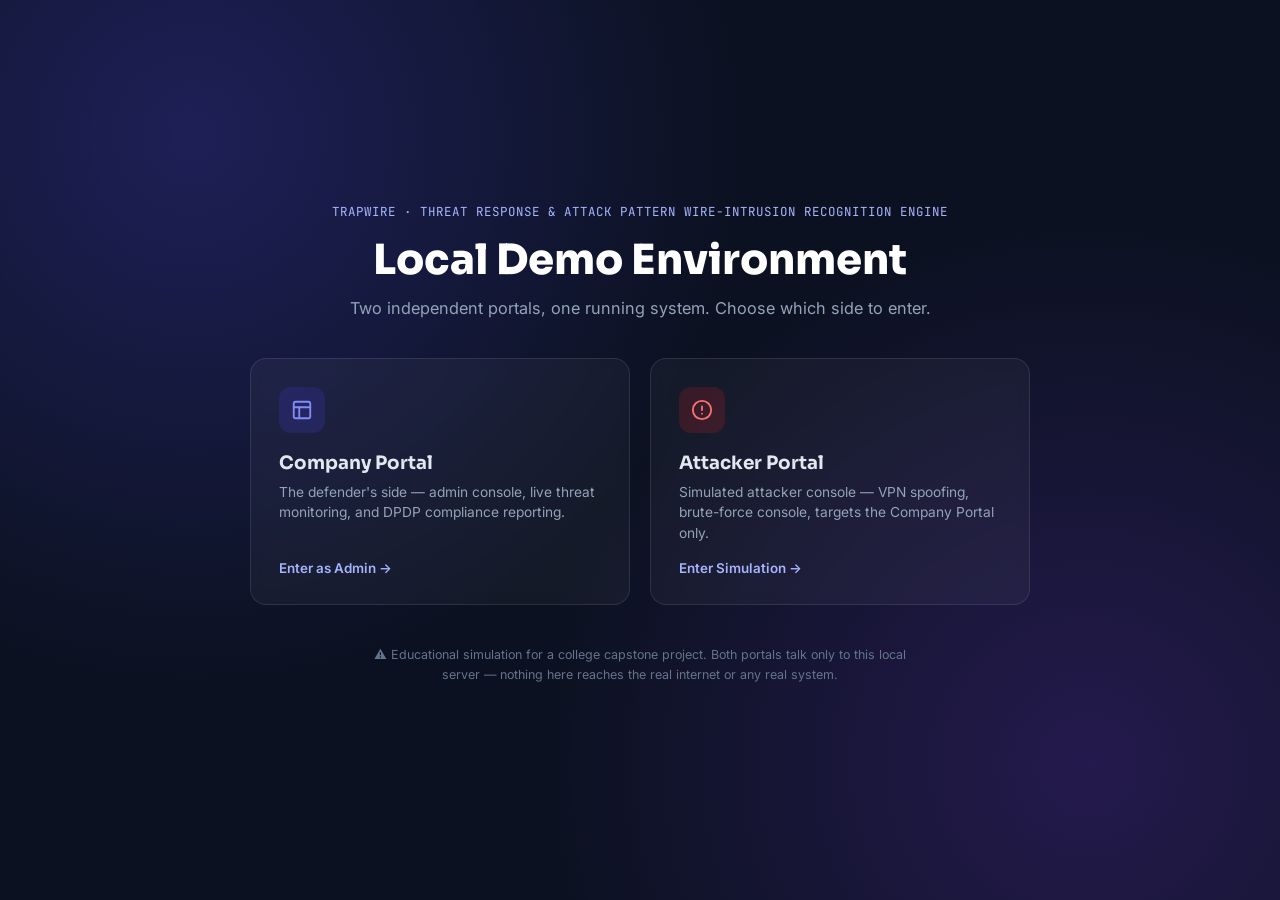
==== templates/index.html @ 7fcfff05 "Initial commit" ====
<!DOCTYPE html>
<html lang="en">
<head>
<meta charset="UTF-8">
<title>TRAPWIRE — Demo Environment</title>
<link rel="stylesheet" href="/static/css/style.css">
</head>
<body class="landing">
  <div class="landing-inner">
    <div class="landing-kicker">TRAPWIRE · Threat Response &amp; Attack Pattern Wire-Intrusion Recognition Engine</div>
    <h1>Local Demo Environment</h1>
    <p class="landing-sub">Two independent portals, one running system. Choose which side to enter.</p>

    <div class="portal-cards">
      <a class="portal-card" href="/company/login">
        <div class="portal-card-icon icon-blue">
          <svg viewBox="0 0 24 24" fill="none" stroke="currentColor" stroke-width="2" stroke-linecap="round" stroke-linejoin="round"><rect x="3" y="3" width="18" height="18" rx="2"/><path d="M3 9h18"/><path d="M9 21V9"/></svg>
        </div>
        <div class="portal-card-title">Company Portal</div>
        <div class="portal-card-desc">The defender's side — admin console, live threat monitoring, and DPDP compliance reporting.</div>
        <span class="portal-card-cta">Enter as Admin →</span>
      </a>

      <a class="portal-card" href="/attacker">
        <div class="portal-card-icon icon-red">
          <svg viewBox="0 0 24 24" fill="none" stroke="currentColor" stroke-width="2" stroke-linecap="round" stroke-linejoin="round"><circle cx="12" cy="12" r="10"/><path d="M12 8v4"/><path d="M12 16h.01"/></svg>
        </div>
        <div class="portal-card-title">Attacker Portal</div>
        <div class="portal-card-desc">Simulated attacker console — VPN spoofing, brute-force console, targets the Company Portal only.</div>
        <span class="portal-card-cta">Enter Simulation →</span>
      </a>
    </div>

    <p class="landing-disclaimer">⚠ Educational simulation for a college capstone project. Both portals talk only to this
      local server — nothing here reaches the real internet or any real system.</p>
  </div>
</body>
</html>
---- static/css/style.css ----
@import url('https://fonts.googleapis.com/css2?family=Sora:wght@600;700;800&family=Inter:wght@400;500;600&family=JetBrains+Mono:wght@500&family=IBM+Plex+Sans:wght@500;600;700&family=IBM+Plex+Mono:wght@500;600&display=swap');

:root {
  /* ---- Enterprise console palette (company portal only) ---- */
  --ent-blue: #0F6CBD;
  --ent-blue-dark: #0A4E8C;
  --ent-blue-tint: #E8F2FB;
  --ent-navy: #0A1B32;
  --ent-navy-2: #10233F;
  --ent-navy-3: #16304F;
  --ent-ink: #1A2432;
  --ent-muted: #5B6B7C;
  --ent-border: #DCE3EA;
  --ent-surface: #F3F6F9;
  --ent-success: #107C41;
  --ent-success-tint: #E6F4EA;
  --ent-warn: #9A6B00;
  --ent-warn-tint: #FBF0D8;
  --ent-danger: #C4314B;
  --ent-danger-tint: #FBE7EA;
  --ent-font-display: "IBM Plex Sans", "Inter", sans-serif;
  --ent-font-mono: "IBM Plex Mono", "JetBrains Mono", monospace;
}

* { box-sizing: border-box; }
body {
  margin: 0;
  font-family: "Inter", -apple-system, Segoe UI, Roboto, Arial, sans-serif;
  background: #F8FAFC;
  color: #1E293B;
}
.mono { font-family: "JetBrains Mono", monospace; font-size: 0.85em; }
.muted { color: #64748B; }
.small { font-size: 0.85rem; }
.hidden { display: none !important; }
svg { display: block; }

/* ---- buttons ---- */
.btn { display: inline-flex; align-items: center; gap: 8px; padding: 10px 18px; border-radius: 6px; border: none;
  font-weight: 600; text-decoration: none; cursor: pointer; font-size: 0.92rem;
  font-family: inherit; }
.btn svg { width: 16px; height: 16px; flex-shrink: 0; }
.btn-primary { background: var(--ent-blue); color: #fff; }
.btn-primary:hover { background: var(--ent-blue-dark); }
.btn-blue { background: #4F46E5; color: #fff; }
.btn-blue:hover { background: #4338CA; }
.btn-dark { background: var(--ent-navy); color: #fff; }
.btn-dark:hover { background: #061426; }
.btn-red { background: #DC2626; color: #fff; }
.btn-red:hover { background: #B91C1C; }
.btn-ghost { background: transparent; color: #334155; border: 1px solid #cbd5e1; }
.btn-outline { background: #fff; color: var(--ent-blue); border: 1px solid var(--ent-blue); }
.btn-outline:hover { background: var(--ent-blue-tint); }
.full { width: 100%; justify-content: center; }

/* ============ LANDING ============ */
.landing {
  min-height: 100vh; display: flex; align-items: center; justify-content: center;
  background:
    radial-gradient(circle at 15% 15%, rgba(79,70,229,0.28), transparent 42%),
    radial-gradient(circle at 85% 85%, rgba(124,58,237,0.22), transparent 42%),
    #0B1120;
  font-family: "Inter", sans-serif;
  padding: 40px 20px;
}
.landing-inner { max-width: 780px; text-align: center; }
.landing-kicker { font-family: "JetBrains Mono", monospace; font-size: 0.78rem; color: #A5B4FC;
  letter-spacing: 0.08em; text-transform: uppercase; margin-bottom: 14px; }
.landing-inner h1 { font-family: "Sora", sans-serif; font-weight: 800; font-size: 2.6rem; color: #fff; margin: 0; }
.landing-sub { color: #94A3B8; font-size: 1.02rem; margin: 12px 0 40px; }

.portal-cards { display: grid; grid-template-columns: 1fr 1fr; gap: 20px; text-align: left; }
.portal-card {
  background: rgba(255,255,255,0.04); border: 1px solid rgba(255,255,255,0.1);
  border-radius: 16px; padding: 28px; text-decoration: none; color: #E2E8F0;
  transition: transform 0.15s ease, border-color 0.15s ease, background 0.15s ease;
  backdrop-filter: blur(6px);
}
.portal-card:hover { transform: translateY(-3px); border-color: rgba(255,255,255,0.25); background: rgba(255,255,255,0.07); }
.portal-card-icon { width: 46px; height: 46px; border-radius: 12px; display: flex; align-items: center; justify-content: center; margin-bottom: 18px; }
.portal-card-icon svg { width: 22px; height: 22px; }
.icon-blue { background: rgba(79,70,229,0.18); color: #818CF8; }
.icon-red { background: rgba(220,38,38,0.18); color: #F87171; }
.portal-card-title { font-family: "Sora", sans-serif; font-weight: 700; font-size: 1.15rem; margin-bottom: 8px; }
.portal-card-desc { font-size: 0.86rem; color: #94A3B8; line-height: 1.5; min-height: 62px; }
.portal-card-cta { display: block; margin-top: 16px; font-size: 0.84rem; font-weight: 600; color: #A5B4FC; }

.landing-disclaimer { font-size: 0.78rem; color: #64748B; margin-top: 40px; line-height: 1.6; max-width: 560px; margin-left: auto; margin-right: auto; }

/* ============ COMPANY LOGIN (enterprise identity) ============ */
.login-split { display: flex; min-height: 100vh; font-family: "Inter", sans-serif; }

.login-brand-panel {
  flex: 1; background: linear-gradient(165deg, var(--ent-navy) 0%, var(--ent-navy-3) 100%);
  color: #fff; padding: 56px; display: flex; flex-direction: column; justify-content: center;
  position: relative; overflow: hidden;
}
.login-brand-panel::before {
  content: ""; position: absolute; width: 520px; height: 520px; border-radius: 50%;
  background: radial-gradient(circle, rgba(15,108,189,0.30), transparent 70%);
  top: -140px; right: -180px;
}
.login-brand-panel::after {
  content: ""; position: absolute; inset: 0;
  background-image: linear-gradient(rgba(255,255,255,0.035) 1px, transparent 1px),
                     linear-gradient(90deg, rgba(255,255,255,0.035) 1px, transparent 1px);
  background-size: 34px 34px; pointer-events: none;
}
.login-brand-mark { display: flex; align-items: center; gap: 12px; margin-bottom: 46px; font-family: var(--ent-font-display); font-weight: 700; font-size: 1.05rem; z-index: 1; letter-spacing: 0.01em; }
.login-brand-panel h1 { font-family: var(--ent-font-display); font-size: 2rem; font-weight: 700; max-width: 440px; line-height: 1.3; z-index: 1; margin: 0; }
.login-brand-sub { color: #9FB2C8; max-width: 410px; margin-top: 16px; line-height: 1.6; z-index: 1; }
.login-feature-list { list-style: none; padding: 0; margin-top: 40px; display: flex; flex-direction: column; gap: 16px; z-index: 1; }
.login-feature-list li { display: flex; align-items: center; gap: 12px; font-size: 0.86rem; color: #CBD5E1; }
.login-feature-list svg { width: 18px; height: 18px; color: #4DA3E0; flex-shrink: 0; }

.login-compliance-strip { display: flex; gap: 18px; margin-top: 48px; z-index: 1; flex-wrap: wrap; }
.login-compliance-strip span { font-family: var(--ent-font-mono); font-size: 0.68rem; letter-spacing: 0.04em;
  color: #7C93AC; border: 1px solid rgba(255,255,255,0.14); padding: 5px 10px; border-radius: 4px; text-transform: uppercase; }

.login-form-panel { flex: 1; display: flex; align-items: center; justify-content: center; background: #fff; padding: 40px; }
.login-form-inner { width: 100%; max-width: 350px; }
.login-form-head h2 { font-family: var(--ent-font-display); font-size: 1.4rem; margin: 0 0 4px; color: var(--ent-ink); font-weight: 600; }
.login-form-inner label { display: block; margin: 16px 0 6px; font-size: 0.8rem; font-weight: 600; color: #334155; }
.login-form-inner input { width: 100%; padding: 11px 12px; border-radius: 6px; border: 1px solid #cbd5e1;
  font-family: inherit; font-size: 0.95rem; }
.login-form-inner input:focus { outline: 2px solid var(--ent-blue); outline-offset: 1px; border-color: transparent; }
.login-form-inner .btn { margin-top: 20px; }
.hint { font-size: 0.75rem; color: #94a3b8; margin-top: 16px; }
.hint code { background: #F1F5F9; padding: 1px 6px; border-radius: 4px; }
.msg { font-size: 0.85rem; margin-top: 10px; }
.msg.error { color: #DC2626; }

/* ============ APP SHELL (enterprise dashboard) ============ */
.app-shell { display: flex; min-height: 100vh; background: var(--ent-surface); }

.sidebar {
  width: 246px; flex-shrink: 0;
  background: var(--ent-navy); color: #E2E8F0;
  display: flex; flex-direction: column;
  position: sticky; top: 0; height: 100vh;
}
.side-brand { display: flex; align-items: center; gap: 11px; padding: 22px 20px; border-bottom: 1px solid rgba(255,255,255,0.06); }
.side-mark { width: 32px; height: 32px; border-radius: 7px; background: var(--ent-blue);
  display: flex; align-items: center; justify-content: center; font-family: var(--ent-font-display); font-weight: 700;
  color: #fff; flex-shrink: 0; font-size: 0.9rem; }
.side-brand div:last-child { font-family: var(--ent-font-display); font-weight: 600; font-size: 0.98rem; }
.side-brand span { display: block; font-size: 0.66rem; font-weight: 500; color: #7C93AC; margin-top: 1px; letter-spacing: 0.01em; }

.side-section-label { font-size: 0.66rem; font-weight: 600; text-transform: uppercase; letter-spacing: 0.07em;
  color: #5C7593; padding: 16px 22px 6px; }
.side-nav { flex: 1; padding: 4px 12px; display: flex; flex-direction: column; gap: 2px; }
.side-link {
  display: flex; align-items: center; gap: 11px;
  background: none; border: none; color: #B9C7D8;
  text-align: left; padding: 10px 12px; border-radius: 6px;
  font-size: 0.87rem; font-weight: 500; cursor: pointer; font-family: inherit;
  position: relative; border-left: 3px solid transparent;
}
.side-link:hover { background: rgba(255,255,255,0.05); color: #fff; }
.side-link.active { background: rgba(15,108,189,0.18); color: #fff; border-left-color: var(--ent-blue); font-weight: 600; }
.side-ico { width: 17px; height: 17px; flex-shrink: 0; }
.side-dot { width: 8px; height: 8px; border-radius: 50%; background: #DC2626; margin-left: auto;
  opacity: 0; transform: scale(0); transition: all 0.2s; }
.side-dot.show { opacity: 1; transform: scale(1); animation: pulse-dot 1.4s infinite; }
@keyframes pulse-dot { 0%,100% { box-shadow: 0 0 0 0 rgba(220,38,38,0.5); } 50% { box-shadow: 0 0 0 5px rgba(220,38,38,0); } }
@keyframes pulse-live { 0%,100% { box-shadow: 0 0 0 0 rgba(16,124,65,0.45); } 50% { box-shadow: 0 0 0 4px rgba(16,124,65,0); } }

.side-foot { padding: 14px 20px; border-top: 1px solid rgba(255,255,255,0.06); }
.side-user { display: flex; align-items: center; gap: 8px; font-size: 0.83rem; font-weight: 600; margin-bottom: 12px; }
.avatar { width: 26px; height: 26px; border-radius: 50%; background: var(--ent-blue); color: #fff;
  display: flex; align-items: center; justify-content: center; font-size: 0.72rem; font-weight: 700; flex-shrink: 0; }
.side-logout { display: flex; align-items: center; gap: 7px; font-size: 0.76rem; color: #7C93AC; text-decoration: none; }
.side-logout svg { width: 14px; height: 14px; }
.side-logout:hover { color: #fff; }

.app-main { flex: 1; min-width: 0; display: flex; flex-direction: column; }

/* ---- signature element: organization utility strip ---- */
.org-strip {
  display: flex; align-items: center; justify-content: space-between;
  background: var(--ent-navy-2); color: #B9C7D8; font-size: 0.74rem;
  padding: 7px 28px; font-family: var(--ent-font-mono); letter-spacing: 0.01em;
}
.org-strip-left, .org-strip-right { display: flex; align-items: center; gap: 14px; }
.org-strip-sep { color: #3E5470; }
.env-pill { font-weight: 600; letter-spacing: 0.05em; padding: 2px 8px; border-radius: 3px;
  background: rgba(15,108,189,0.25); color: #7EC1F4; font-size: 0.68rem; }
.status-live-pill { display: inline-flex; align-items: center; gap: 6px; color: #6FCF97; font-size: 0.72rem; }
.status-live-pill i { width: 7px; height: 7px; border-radius: 50%; background: #2FBF6E; display: inline-block;
  animation: pulse-live 1.8s infinite; }
.org-strip-right .region { color: #7C93AC; }

.app-topbar { padding: 14px 28px; border-bottom: 1px solid var(--ent-border); background: #fff;
  display: flex; align-items: center; gap: 20px; }
.crumb { font-size: 0.88rem; color: #64748B; white-space: nowrap; }
.crumb span { margin: 0 6px; }
.crumb b { color: #1E293B; }

.topbar-search { flex: 1; max-width: 380px; position: relative; }
.topbar-search svg { position: absolute; left: 11px; top: 50%; transform: translateY(-50%); width: 15px; height: 15px; color: #94A3B8; }
.topbar-search input { width: 100%; padding: 8px 12px 8px 34px; border-radius: 6px; border: 1px solid var(--ent-border);
  background: var(--ent-surface); font-family: inherit; font-size: 0.85rem; }
.topbar-search input:focus { outline: 2px solid var(--ent-blue); outline-offset: 0; background: #fff; border-color: transparent; }

.topbar-actions { display: flex; align-items: center; gap: 8px; margin-left: auto; position: relative; }
.icon-btn { position: relative; width: 36px; height: 36px; border-radius: 6px; border: 1px solid transparent;
  background: none; display: flex; align-items: center; justify-content: center; cursor: pointer; color: #475569; }
.icon-btn:hover { background: var(--ent-surface); border-color: var(--ent-border); }
.icon-btn svg { width: 18px; height: 18px; }
.notif-badge { position: absolute; top: 4px; right: 5px; min-width: 15px; height: 15px; padding: 0 3px; border-radius: 999px;
  background: #C4314B; color: #fff; font-size: 0.62rem; font-weight: 700; display: flex; align-items: center; justify-content: center;
  opacity: 0; transform: scale(0); transition: all 0.15s; font-family: var(--ent-font-mono); }
.notif-badge.show { opacity: 1; transform: scale(1); }

.profile-chip { display: flex; align-items: center; gap: 8px; padding: 5px 10px 5px 6px; border-radius: 999px;
  border: 1px solid var(--ent-border); background: #fff; cursor: pointer; font-family: inherit; }
.profile-chip:hover { background: var(--ent-surface); }
.profile-chip .avatar { width: 24px; height: 24px; font-size: 0.68rem; }
.profile-chip-name { font-size: 0.82rem; font-weight: 600; color: var(--ent-ink); }
.profile-chip svg { width: 13px; height: 13px; color: #94A3B8; }

.dropdown-menu { position: absolute; top: calc(100% + 8px); right: 0; background: #fff; border: 1px solid var(--ent-border);
  border-radius: 8px; box-shadow: 0 8px 24px rgba(15,27,50,0.12); min-width: 220px; z-index: 30; overflow: hidden; }
.dropdown-menu.hidden { display: none; }
.dropdown-head { padding: 12px 14px; border-bottom: 1px solid var(--ent-border); }
.dropdown-head .dd-name { font-size: 0.85rem; font-weight: 600; color: var(--ent-ink); }
.dropdown-head .dd-role { font-size: 0.72rem; color: #64748B; margin-top: 1px; }
.dropdown-item { display: flex; align-items: center; gap: 9px; padding: 10px 14px; font-size: 0.83rem; color: #334155;
  text-decoration: none; }
.dropdown-item svg { width: 15px; height: 15px; color: #64748B; }
.dropdown-item:hover { background: var(--ent-surface); }
.notif-panel { width: 320px; }
.notif-panel .dropdown-head { display: flex; justify-content: space-between; align-items: center; }
.notif-empty { padding: 22px 14px; text-align: center; color: #94A3B8; font-size: 0.82rem; }
.notif-list { max-height: 320px; overflow-y: auto; }

.tab-panel { padding: 24px 28px 32px; }

/* ---- KPI row ---- */
.stats-row { display: grid; grid-template-columns: repeat(4, 1fr); gap: 14px; margin-bottom: 20px; }
.stat-card { background: #fff; border-radius: 8px; padding: 18px 20px; display: flex; align-items: flex-start; gap: 14px;
  border: 1px solid var(--ent-border); }
.stat-icon { width: 38px; height: 38px; border-radius: 8px; display: flex; align-items: center; justify-content: center; flex-shrink: 0; }
.stat-icon svg { width: 18px; height: 18px; }
.icon-indigo { background: var(--ent-blue-tint); color: var(--ent-blue); }
.icon-amber { background: var(--ent-warn-tint); color: var(--ent-warn); }
.icon-green { background: var(--ent-success-tint); color: var(--ent-success); }
.stat-body { flex: 1; min-width: 0; }
.stat-num { font-family: var(--ent-font-display); font-size: 1.3rem; font-weight: 700; color: var(--ent-ink); line-height: 1.2; }
.stat-label { font-size: 0.74rem; color: #64748B; margin-top: 3px; font-weight: 500; }
.stat-trend { display: inline-flex; align-items: center; gap: 3px; font-size: 0.7rem; font-weight: 600; margin-top: 7px;
  font-family: var(--ent-font-mono); }
.stat-trend svg { width: 11px; height: 11px; }
.stat-trend.up { color: var(--ent-success); }
.stat-trend.down { color: var(--ent-danger); }
.stat-trend.flat { color: #94A3B8; }
.stat-action { justify-content: center; align-items: center; }

.panel-card { background: #fff; border-radius: 8px; border: 1px solid var(--ent-border); padding: 20px; }
.chart-card { margin-bottom: 18px; }
.panel-card-head { display: flex; align-items: center; justify-content: space-between; margin-bottom: 14px; gap: 12px; flex-wrap: wrap; }
.panel-card-head h2 { font-family: var(--ent-font-display); font-size: 1rem; margin: 0; font-weight: 600; color: var(--ent-ink); }
.tag { font-size: 0.68rem; font-weight: 700; padding: 3px 10px; border-radius: 4px; letter-spacing: 0.02em; }
.tag-safe { background: var(--ent-success-tint); color: var(--ent-success); }
.tag-live { background: var(--ent-danger-tint); color: var(--ent-danger); animation: pulse-dot 1.6s infinite; }
.sub-head { font-family: var(--ent-font-display); font-size: 0.88rem; margin: 20px 0 4px; font-weight: 600; color: var(--ent-ink); }
.foot-note { margin-top: 12px; }
.ext-link { display: inline-flex; align-items: center; gap: 5px; color: var(--ent-blue); text-decoration: none; font-weight: 600; }
.ext-link svg { width: 13px; height: 13px; }
.ext-link:hover { text-decoration: underline; }

/* ---- table toolbar ---- */
.table-toolbar { display: flex; align-items: center; gap: 10px; margin-bottom: 14px; flex-wrap: wrap; }
.table-search { position: relative; flex: 1; min-width: 200px; max-width: 280px; }
.table-search svg { position: absolute; left: 10px; top: 50%; transform: translateY(-50%); width: 14px; height: 14px; color: #94A3B8; }
.table-search input { width: 100%; padding: 7px 10px 7px 30px; border-radius: 6px; border: 1px solid var(--ent-border);
  font-family: inherit; font-size: 0.82rem; }
.table-search input:focus { outline: 2px solid var(--ent-blue); outline-offset: 0; border-color: transparent; }
.filter-chips { display: flex; gap: 6px; flex-wrap: wrap; }
.filter-chip { padding: 6px 12px; border-radius: 999px; border: 1px solid var(--ent-border); background: #fff;
  font-size: 0.76rem; font-weight: 600; color: #475569; cursor: pointer; font-family: inherit; }
.filter-chip:hover { border-color: var(--ent-blue); color: var(--ent-blue); }
.filter-chip.active { background: var(--ent-blue); border-color: var(--ent-blue); color: #fff; }
.table-count { margin-left: auto; font-size: 0.76rem; color: #64748B; font-family: var(--ent-font-mono); }

/* ---- table ---- */
.table-scroll { overflow-x: auto; }
.data-table { width: 100%; border-collapse: collapse; }
.data-table th { text-align: left; padding: 9px 12px; font-size: 0.68rem; color: #64748B;
  text-transform: uppercase; letter-spacing: 0.05em; border-bottom: 1px solid var(--ent-border); white-space: nowrap;
  background: var(--ent-surface); font-family: var(--ent-font-mono); font-weight: 600; }
.data-table th.sortable { cursor: pointer; user-select: none; }
.data-table th.sortable:hover { color: var(--ent-blue); }
.data-table th .sort-ico { display: inline-block; margin-left: 3px; opacity: 0.5; }
.data-table td { padding: 9px 12px; border-bottom: 1px solid #EEF2F6; font-size: 0.84rem; white-space: nowrap; color: var(--ent-ink); }
.data-table tr:hover td { background: #FAFBFD; }
.cust-cell { display: flex; align-items: center; gap: 8px; }
.cust-avatar { width: 22px; height: 22px; border-radius: 50%; background: var(--ent-blue-tint); color: var(--ent-blue);
  display: flex; align-items: center; justify-content: center; font-size: 0.66rem; font-weight: 700; flex-shrink: 0; }

.status-pill { font-size: 0.7rem; font-weight: 600; padding: 3px 10px; border-radius: 4px; }
.status-delivered { background: var(--ent-success-tint); color: var(--ent-success); }
.status-shipped { background: var(--ent-blue-tint); color: var(--ent-blue-dark); }
.status-processing { background: var(--ent-warn-tint); color: var(--ent-warn); }
.status-pending { background: #F1F5F9; color: #475569; }

/* ---- security center ---- */
.sec-grid { display: grid; grid-template-columns: 1.2fr 1fr; gap: 18px; align-items: start; }
.alert-feed { max-height: 400px; overflow-y: auto; }
.alert-item { display: flex; align-items: flex-start; gap: 10px; padding: 10px 10px; margin-bottom: 4px;
  border-left: 3px solid var(--ent-border); background: var(--ent-surface); border-radius: 0 6px 6px 0; font-size: 0.83rem; }
.alert-ico { width: 16px; height: 16px; margin-top: 1px; flex-shrink: 0; }
.alert-ico svg { width: 16px; height: 16px; }
.alert-item.alert-critical { border-left-color: var(--ent-danger); background: var(--ent-danger-tint); }
.alert-item.alert-critical .alert-ico { color: var(--ent-danger); }
.alert-item.alert-critical .alert-body { color: #8A2038; font-weight: 600; }
.alert-item.alert-warning { border-left-color: var(--ent-warn); background: var(--ent-warn-tint); }
.alert-item.alert-warning .alert-ico { color: var(--ent-warn); }
.alert-item.alert-warning .alert-body { color: var(--ent-warn); }
.alert-item.alert-info { border-left-color: #94A3B8; }
.alert-item.alert-info .alert-ico { color: #64748B; }
.alert-item.alert-info .alert-body { color: #334155; }
.alert-time { color: #94A3B8; margin-right: 8px; font-family: var(--ent-font-mono); font-size: 0.7rem; }

/* ============ ATTACKER PORTAL (distinct dark hacker aesthetic) ============ */
.dark { background: #0B0F19; color: #E2E8F0; font-family: "Inter", sans-serif; }
.topbar.dark { background: #10151F; border-bottom: 1px solid #1F2937; padding: 14px 28px;
  display: flex; justify-content: space-between; align-items: center; }
.topbar.dark .brand { font-family: "Sora", sans-serif; color: #F87171; font-weight: 700; }
.topbar.dark .brand span { font-size: 0.72rem; color: #94A3B8; margin-left: 8px; font-weight: 400; }

.attacker-wrap { max-width: 780px; margin: 28px auto; padding: 0 16px; }
.panel { background: #131A2B; border: 1px solid #1F2937; border-radius: 12px; padding: 24px; margin-bottom: 20px; }
.panel h3 { font-family: "Sora", sans-serif; margin-top: 0; }
.vpn-list { display: flex; gap: 10px; flex-wrap: wrap; margin: 14px 0; }
.vpn-btn { background: #1B2537; color: #E2E8F0; border: 1px solid #2D3B54; border-radius: 8px;
  padding: 10px 14px; cursor: pointer; font-size: 0.8rem; text-align: left; font-family: inherit; }
.vpn-btn:hover { border-color: #4F46E5; }
.vpn-btn span { color: #94A3B8; font-family: "JetBrains Mono", monospace; }
.wordlist-box { background: #0B0F19; padding: 12px; border-radius: 8px; font-size: 0.8rem; margin: 12px 0;
  border: 1px solid #1F2937; }
.wordlist-box code { font-family: "JetBrains Mono", monospace; color: #93C5FD; }
.attempt-log { margin-top: 16px; font-family: "JetBrains Mono", monospace; font-size: 0.83rem;
  max-height: 220px; overflow-y: auto; }
.attempt-fail { color: #F87171; }
.attempt-ok { color: #4ADE80; font-weight: 700; }

@media (max-width: 900px) {
  .org-strip { display: none; }
  .topbar-search { max-width: 220px; }
}
@media (max-width: 720px) {
  .login-split { flex-direction: column; }
  .login-brand-panel { padding: 36px 28px; }
  .portal-cards { grid-template-columns: 1fr; }
  .stats-row { grid-template-columns: 1fr 1fr; }
  .app-topbar { flex-wrap: wrap; }
  .topbar-search { order: 3; max-width: 100%; flex-basis: 100%; }
}

/* ============ WORKSPACE UPGRADE: shared layout ============ */
.proj-grid { display: grid; grid-template-columns: 1.4fr 1fr; gap: 18px; align-items: start; }
@media (max-width: 1100px) { .proj-grid { grid-template-columns: 1fr; } }

/* ---- progress bars (Projects) ---- */
.progress-track { width: 120px; height: 7px; border-radius: 999px; background: #E7ECF2; overflow: hidden; }
.progress-fill { height: 100%; border-radius: 999px; background: var(--ent-blue); }
.progress-fill.fill-amber { background: var(--ent-warn); }
.progress-fill.fill-red { background: var(--ent-danger); }

/* ---- notification feed (Projects tab) ---- */
.notif-feed { display: flex; flex-direction: column; gap: 12px; max-height: 340px; overflow-y: auto; }
.notif-row { display: flex; gap: 10px; align-items: flex-start; }
.notif-dot { width: 9px; height: 9px; border-radius: 50%; margin-top: 5px; flex-shrink: 0; }
.dot-indigo { background: var(--ent-blue); }
.dot-amber { background: var(--ent-warn); }
.dot-green { background: var(--ent-success); }
.dot-red { background: var(--ent-danger); }
.notif-row b { font-size: 0.83rem; color: var(--ent-ink); display: block; }
.notif-row p { margin: 2px 0; font-size: 0.8rem; color: #64748B; line-height: 1.4; }
.notif-when { font-size: 0.7rem; color: #94A3B8; font-family: var(--ent-font-mono); }

/* ---- podium (Leaderboard) ---- */
.podium { display: flex; align-items: flex-end; justify-content: center; gap: 18px; margin: 8px 0 26px; }
.podium-place { display: flex; flex-direction: column; align-items: center; width: 140px; position: relative; }
.podium-avatar { width: 52px; height: 52px; border-radius: 50%; background: var(--ent-blue); color: #fff;
  display: flex; align-items: center; justify-content: center; font-family: var(--ent-font-display); font-weight: 700;
  font-size: 1rem; margin-bottom: 8px; border: 3px solid #fff; box-shadow: 0 2px 8px rgba(15,27,50,0.12); }
.podium-1 .podium-avatar { width: 64px; height: 64px; font-size: 1.2rem; background: linear-gradient(150deg,#F5B400,#E08E00); }
.podium-2 .podium-avatar { background: linear-gradient(150deg,#94A3B8,#64748B); }
.podium-3 .podium-avatar { background: linear-gradient(150deg,#C08552,#8C5A32); }
.podium-crown { position: absolute; top: -22px; font-size: 1.4rem; }
.podium-name { font-weight: 700; font-size: 0.86rem; color: var(--ent-ink); }
.podium-score { font-size: 0.76rem; color: #64748B; font-family: var(--ent-font-mono); margin-bottom: 8px; }
.podium-bar { width: 100%; border-radius: 8px 8px 0 0; text-align: center; color: #fff; font-family: var(--ent-font-display);
  font-weight: 800; font-size: 1.3rem; padding-top: 8px; }
.podium-1 .podium-bar { height: 92px; background: linear-gradient(180deg,#FBBF24,#D97706); }
.podium-2 .podium-bar { height: 66px; background: linear-gradient(180deg,#94A3B8,#64748B); }
.podium-3 .podium-bar { height: 48px; background: linear-gradient(180deg,#C08552,#92603A); }

/* ---- roles list + toggles (Administration) ---- */
.role-list { display: flex; flex-direction: column; gap: 12px; }
.role-row { display: flex; align-items: center; gap: 12px; padding: 10px 0; border-bottom: 1px solid #EEF2F6; }
.role-row:last-child { border-bottom: none; }
.role-row .muted { flex: 1; }
.role-badge { font-size: 0.72rem; font-weight: 700; padding: 4px 10px; border-radius: 6px; white-space: nowrap; }
.role-admin { background: var(--ent-danger-tint); color: var(--ent-danger); }
.role-manager { background: var(--ent-blue-tint); color: var(--ent-blue-dark); }
.role-analyst { background: var(--ent-warn-tint); color: var(--ent-warn); }
.role-viewer { background: #F1F5F9; color: #475569; }

.toggle-row { display: flex; align-items: center; justify-content: space-between; gap: 16px; padding: 12px 0; border-bottom: 1px solid #EEF2F6; }
.toggle-row:last-child { border-bottom: none; }
.toggle-row b { font-size: 0.85rem; color: var(--ent-ink); }
.toggle-row p { margin: 2px 0 0; }
.toggle { position: relative; display: inline-block; width: 40px; height: 22px; flex-shrink: 0; }
.toggle input { opacity: 0; width: 0; height: 0; }
.toggle-slider { position: absolute; cursor: pointer; inset: 0; background: #CBD5E1; border-radius: 999px; transition: 0.2s; }
.toggle-slider::before { content: ""; position: absolute; width: 16px; height: 16px; left: 3px; top: 3px;
  background: #fff; border-radius: 50%; transition: 0.2s; }
.toggle input:checked + .toggle-slider { background: var(--ent-blue); }
.toggle input:checked + .toggle-slider::before { transform: translateX(18px); }

/* ---- document library ---- */
.doc-grid { display: grid; grid-template-columns: repeat(auto-fill, minmax(230px, 1fr)); gap: 14px; }
.doc-card { background: #fff; border: 1px solid var(--ent-border); border-radius: 10px; padding: 16px; display: flex; flex-direction: column; gap: 10px; }
.doc-card:hover { border-color: var(--ent-blue); box-shadow: 0 4px 14px rgba(15,27,50,0.06); }
.doc-icon { width: 38px; height: 38px; border-radius: 8px; display: flex; align-items: center; justify-content: center; font-family: var(--ent-font-mono); font-weight: 700; font-size: 0.68rem; color: #fff; }
.doc-icon.pdf { background: #DC2626; }
.doc-icon.docx { background: #2563EB; }
.doc-icon.xlsx { background: #107C41; }
.doc-icon.ppt { background: #D97706; }
.doc-title { font-weight: 600; font-size: 0.87rem; color: var(--ent-ink); line-height: 1.3; }
.doc-meta { font-size: 0.72rem; color: #94A3B8; font-family: var(--ent-font-mono); }
.doc-cat-tag { align-self: flex-start; font-size: 0.66rem; font-weight: 700; padding: 2px 8px; border-radius: 4px; background: var(--ent-blue-tint); color: var(--ent-blue); }
.doc-foot { display: flex; justify-content: space-between; align-items: center; margin-top: auto; }
.doc-foot a { font-size: 0.76rem; font-weight: 600; color: var(--ent-blue); text-decoration: none; }
.doc-foot a:hover { text-decoration: underline; }

/* ---- maps ---- */
.map-grid { display: grid; grid-template-columns: 1fr 1fr; gap: 18px; }
@media (max-width: 900px) { .map-grid { grid-template-columns: 1fr; } }
.map-card { background: #fff; border: 1px solid var(--ent-border); border-radius: 10px; overflow: hidden; }
.map-card-head { padding: 14px 16px 10px; }
.map-card-head h3 { margin: 6px 0 0; font-family: var(--ent-font-display); font-size: 1rem; color: var(--ent-ink); }
.map-badge { font-size: 0.66rem; font-weight: 700; padding: 3px 9px; border-radius: 999px; text-transform: uppercase; letter-spacing: 0.03em; }
.map-badge-hq { background: var(--ent-blue-tint); color: var(--ent-blue-dark); }
.map-badge-branch { background: var(--ent-success-tint); color: var(--ent-success); }
.map-frame { width: 100%; height: 220px; border: none; display: block; }
.map-card-body { padding: 12px 16px 16px; display: flex; flex-direction: column; gap: 6px; }
.map-card-body p { display: flex; align-items: center; gap: 8px; margin: 0; font-size: 0.8rem; color: #475569; }
.map-ico { width: 15px; height: 15px; color: var(--ent-blue); flex-shrink: 0; }

/* ---- support ---- */
.support-grid { display: grid; grid-template-columns: repeat(3, 1fr); gap: 14px; margin-bottom: 18px; }
@media (max-width: 900px) { .support-grid { grid-template-columns: 1fr; } }
.support-contact-card { display: flex; align-items: center; gap: 14px; }
.support-icon { width: 44px; height: 44px; border-radius: 10px; background: var(--ent-blue-tint); color: var(--ent-blue);
  display: flex; align-items: center; justify-content: center; flex-shrink: 0; }
.support-icon svg { width: 20px; height: 20px; }
.icon-indigo-solid { background: #EEF2FF; color: #4F46E5; }
.icon-green-solid { background: var(--ent-success-tint); color: var(--ent-success); }
.support-value { font-family: var(--ent-font-display); font-weight: 700; font-size: 1rem; color: var(--ent-ink); margin-top: 2px; }

.faq-list { display: flex; flex-direction: column; gap: 8px; }
.faq-item { border: 1px solid var(--ent-border); border-radius: 8px; overflow: hidden; }
.faq-q { width: 100%; text-align: left; background: var(--ent-surface); border: none; padding: 12px 14px; font-family: inherit;
  font-weight: 600; font-size: 0.85rem; color: var(--ent-ink); cursor: pointer; display: flex; justify-content: space-between; align-items: center; }
.faq-q span { font-size: 1.1rem; color: #94A3B8; transition: transform 0.15s; }
.faq-item.open .faq-q span { transform: rotate(45deg); }
.faq-a { max-height: 0; overflow: hidden; transition: max-height 0.2s ease; font-size: 0.82rem; color: #64748B; line-height: 1.5; padding: 0 14px; }
.faq-item.open .faq-a { max-height: 200px; padding: 12px 14px; }

/* ---- forms shared by New Project / Invite / Support ---- */
#newProjectForm label, #inviteUserForm label, #supportForm label { display: block; margin: 12px 0 5px; font-size: 0.8rem; font-weight: 600; color: #334155; }
#newProjectForm input, #inviteUserForm input, #inviteUserForm select,
#supportForm input, #supportForm select, #supportForm textarea {
  width: 100%; padding: 9px 11px; border-radius: 6px; border: 1px solid #cbd5e1; font-family: inherit; font-size: 0.88rem;
}
#newProjectForm input:focus, #inviteUserForm input:focus, #inviteUserForm select:focus,
#supportForm input:focus, #supportForm select:focus, #supportForm textarea:focus {
  outline: 2px solid var(--ent-blue); outline-offset: 1px; border-color: transparent;
}
#supportForm textarea { resize: vertical; font-family: inherit; }

/* ---- modal ---- */
.modal-overlay { position: fixed; inset: 0; background: rgba(10,17,32,0.55); display: flex; align-items: center;
  justify-content: center; z-index: 100; padding: 20px; }
.modal-overlay.hidden { display: none; }
.modal-box { background: #fff; border-radius: 12px; padding: 22px 24px; width: 100%; max-width: 420px;
  box-shadow: 0 20px 50px rgba(10,17,32,0.35); max-height: 90vh; overflow-y: auto; }
.modal-head { display: flex; align-items: center; justify-content: space-between; margin-bottom: 4px; }
.modal-head h3 { margin: 0; font-family: var(--ent-font-display); font-size: 1.1rem; color: var(--ent-ink); }
.modal-close { background: none; border: none; font-size: 1.4rem; line-height: 1; color: #94A3B8; cursor: pointer; padding: 2px 6px; }
.modal-close:hover { color: #334155; }

/* ---- toast ---- */
.toast { position: fixed; bottom: 24px; right: 24px; background: var(--ent-navy); color: #fff; padding: 13px 20px;
  border-radius: 8px; font-size: 0.85rem; font-weight: 600; box-shadow: 0 10px 28px rgba(10,17,32,0.3); z-index: 200;
  display: flex; align-items: center; gap: 10px; }
.toast.hidden { display: none; }

/* ============ ATTACKER PORTAL ADDITIONS (VPN hop / dict / rainbow / bg) ============ */
/* Coded hooded-hacker + binary-rain backdrop for the attacker console.
   Pure CSS/canvas — no external/stock imagery used. */
.hacker-bg-canvas { position: fixed; inset: 0; width: 100%; height: 100%; z-index: 0;
  pointer-events: none; background: #05070C; }
.attacker-wrap { position: relative; z-index: 1; }
.hacker-silhouette { position: fixed; right: 4%; bottom: 0; width: min(38vw, 420px); height: auto;
  z-index: 0; pointer-events: none; opacity: 0.55; filter: drop-shadow(0 0 22px rgba(45,212,191,0.35)); }

.vpn-hop-trail { margin-top: 10px; font-family: "JetBrains Mono", monospace; font-size: 0.75rem;
  color: #5EEAD4; min-height: 18px; letter-spacing: 0.2px; }
.vpn-btn.hopping { border-color: #2DD4BF; animation: vpnPulse 0.35s ease-in-out infinite alternate; }
@keyframes vpnPulse { from { box-shadow: 0 0 0 rgba(45,212,191,0); } to { box-shadow: 0 0 14px rgba(45,212,191,0.55); } }
#apparentIp.jumping { color: #5EEAD4; }

.attack-count-note { font-size: 0.72rem; color: #64748B; margin: 6px 0 0; }

.dict-box, .rainbow-box { background: #0B0F19; padding: 12px; border-radius: 8px; font-size: 0.8rem;
  margin: 12px 0; border: 1px solid #1F2937; }
.dict-box code, .rainbow-box code { font-family: "JetBrains Mono", monospace; color: #FCA5A5; }

.rainbow-table { width: 100%; border-collapse: collapse; margin-top: 14px; font-family: "JetBrains Mono", monospace; font-size: 0.78rem; }
.rainbow-table th { text-align: left; color: #94A3B8; font-weight: 600; padding: 6px 8px; border-bottom: 1px solid #1F2937; }
.rainbow-table td { padding: 6px 8px; border-bottom: 1px solid #161D2C; color: #CBD5E1; }
.rainbow-table tr.row-hit td { color: #4ADE80; font-weight: 700; }
.rainbow-table tr.row-scanning td { color: #FBBF24; }
.rainbow-hash { color: #93C5FD; }

.btn-purple { background: #7C3AED; color: #fff; border: none; }
.btn-purple:hover { background: #6D28D9; }
.btn-amber { background: #D97706; color: #fff; border: none; }
.btn-amber:hover { background: #B45309; }

/* ============ FRIENDLIER / MORE PROFESSIONAL POLISH (login + dashboard) ============ */
.welcome-strip { margin-bottom: 20px; }
.welcome-strip h2 { font-family: var(--ent-font-display); font-size: 1.35rem; font-weight: 700;
  color: var(--ent-ink); margin: 0 0 4px; }
.welcome-strip p { margin: 0; }

.stat-card, .panel-card {
  transition: box-shadow 0.18s ease, transform 0.18s ease;
  box-shadow: 0 1px 2px rgba(16,24,40,0.04);
}
.stat-card:hover, .panel-card:hover {
  box-shadow: 0 4px 14px rgba(16,24,40,0.08);
}

.login-form-panel { position: relative; }
.login-form-inner { background: #fff; }
.login-form-inner .btn-primary { font-weight: 600; }
.login-form-inner input { transition: border-color 0.15s ease, box-shadow 0.15s ease; }
.msg.success { color: var(--ent-success, #107C41); }
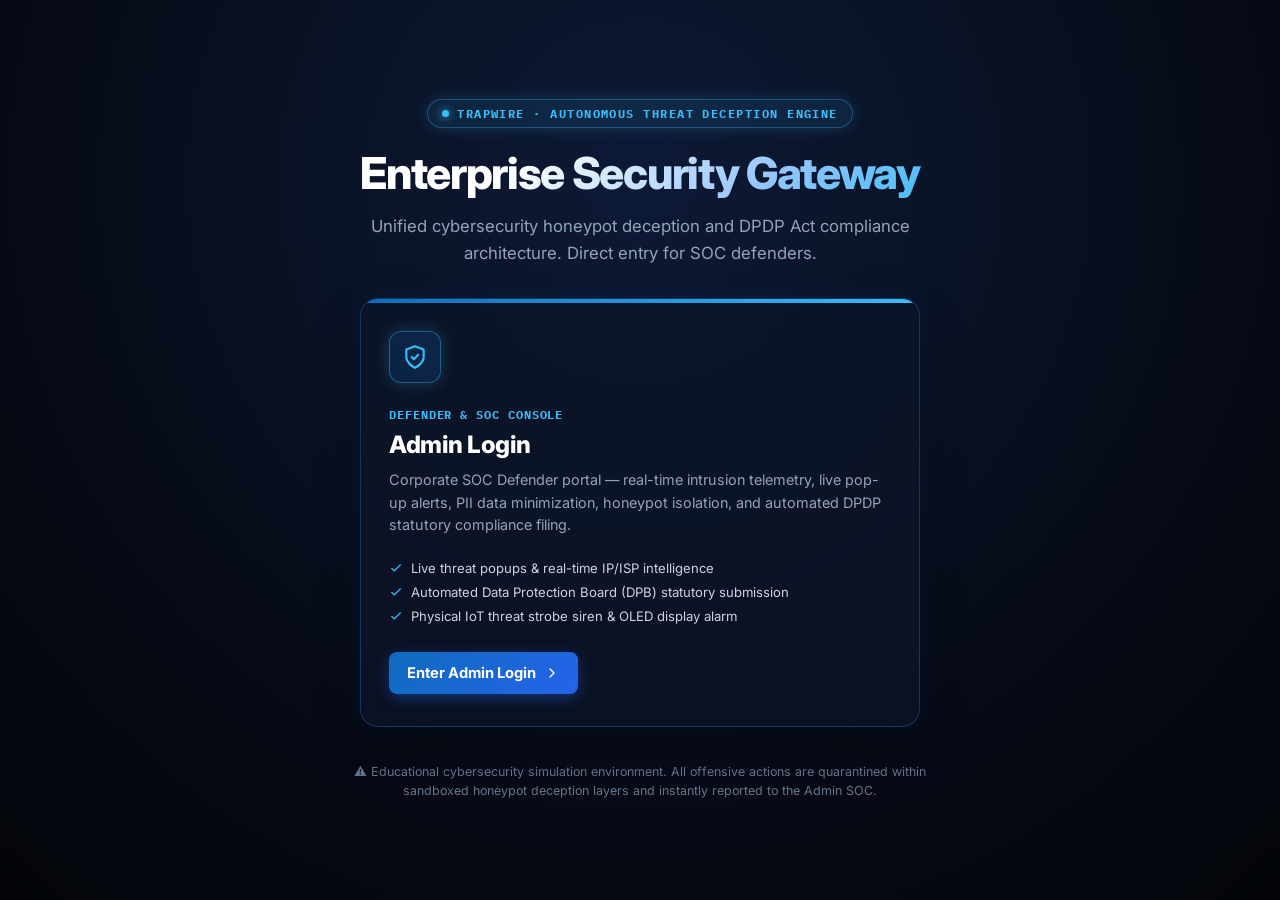
==== commit 9d41447a: "Complete TRAPWIRE System: Dual-Server Architecture, Honeypot Deception Engine, Country VPN Switching" ====
--- a/templates/index.html
+++ b/templates/index.html
@@ -2,37 +2,299 @@
 <html lang="en">
 <head>
 <meta charset="UTF-8">
-<title>TRAPWIRE — Demo Environment</title>
+<meta name="viewport" content="width=device-width, initial-scale=1.0">
+<title>TRAPWIRE — Autonomous Threat Deception &amp; Intrusion Defense Platform</title>
 <link rel="stylesheet" href="/static/css/style.css">
+<style>
+  .landing-wrapper {
+    min-height: 100vh;
+    display: flex;
+    align-items: center;
+    justify-content: center;
+    background: radial-gradient(circle at 50% 20%, #0d1a36 0%, #060913 70%, #03050a 100%);
+    padding: 32px 20px;
+    position: relative;
+    overflow-x: hidden;
+  }
+  
+  .landing-canvas-bg {
+    position: absolute;
+    top: 0;
+    left: 0;
+    width: 100%;
+    height: 100%;
+    pointer-events: none;
+    z-index: 1;
+    opacity: 0.6;
+  }
+
+  .landing-content {
+    position: relative;
+    z-index: 10;
+    max-width: 640px;
+    width: 100%;
+    text-align: center;
+    margin: 0 auto;
+  }
+
+  .landing-brand-badge {
+    display: inline-flex;
+    align-items: center;
+    gap: 8px;
+    font-family: var(--ent-font-mono, monospace);
+    font-size: 0.76rem;
+    font-weight: 700;
+    letter-spacing: 0.12em;
+    text-transform: uppercase;
+    color: #38BDF8;
+    background: rgba(56, 189, 248, 0.1);
+    border: 1px solid rgba(56, 189, 248, 0.3);
+    padding: 6px 14px;
+    border-radius: 20px;
+    margin-bottom: 20px;
+    box-shadow: 0 0 15px rgba(56, 189, 248, 0.2);
+  }
+
+  .landing-brand-badge .pulse-dot-blue {
+    width: 7px;
+    height: 7px;
+    border-radius: 50%;
+    background: #38BDF8;
+    box-shadow: 0 0 8px #38BDF8;
+    animation: pulseDot 1.5s infinite;
+  }
+
+  .landing-title {
+    font-size: 2.75rem;
+    font-weight: 800;
+    letter-spacing: -0.03em;
+    line-height: 1.15;
+    margin: 0 0 14px;
+    color: #FFFFFF;
+    background: linear-gradient(135deg, #FFFFFF 30%, #93C5FD 70%, #38BDF8 100%);
+    -webkit-background-clip: text;
+    -webkit-text-fill-color: transparent;
+  }
+
+  .landing-desc {
+    font-size: 1.05rem;
+    color: #94A3B8;
+    max-width: 580px;
+    margin: 0 auto 32px;
+    line-height: 1.6;
+  }
+
+  .portal-grid {
+    display: grid;
+    grid-template-columns: 1fr;
+    max-width: 560px;
+    margin: 0 auto 36px;
+    text-align: left;
+  }
+
+  .portal-card-direct {
+    background: rgba(13, 21, 39, 0.75);
+    border: 1px solid rgba(255, 255, 255, 0.12);
+    border-radius: 18px;
+    padding: 32px 28px;
+    display: flex;
+    flex-direction: column;
+    justify-content: space-between;
+    text-decoration: none;
+    color: inherit;
+    transition: all 0.25s cubic-bezier(0.16, 1, 0.3, 1);
+    position: relative;
+    overflow: hidden;
+    backdrop-filter: blur(16px);
+    -webkit-backdrop-filter: blur(16px);
+  }
+
+  .portal-card-direct::before {
+    content: "";
+    position: absolute;
+    top: 0;
+    left: 0;
+    width: 100%;
+    height: 4px;
+    transition: all 0.25s ease;
+  }
+
+  .portal-card-direct.admin-card {
+    border-color: rgba(59, 130, 246, 0.3);
+    box-shadow: 0 16px 40px rgba(0, 0, 0, 0.4), 0 0 25px rgba(15, 108, 189, 0.15);
+  }
+  .portal-card-direct.admin-card::before {
+    background: linear-gradient(90deg, #0F6CBD, #38BDF8);
+  }
+
+  .portal-card-direct:hover {
+    transform: translateY(-6px);
+  }
+  .portal-card-direct.admin-card:hover {
+    border-color: #38BDF8;
+    box-shadow: 0 22px 50px rgba(0, 0, 0, 0.6), 0 0 35px rgba(56, 189, 248, 0.3);
+  }
+
+  .portal-icon-wrap {
+    width: 52px;
+    height: 52px;
+    border-radius: 12px;
+    display: flex;
+    align-items: center;
+    justify-content: center;
+    margin-bottom: 20px;
+    transition: transform 0.2s ease;
+  }
+  .portal-card-direct:hover .portal-icon-wrap {
+    transform: scale(1.08);
+  }
+
+  .portal-icon-wrap.admin-ico {
+    background: rgba(15, 108, 189, 0.2);
+    border: 1px solid rgba(56, 189, 248, 0.4);
+    color: #38BDF8;
+    box-shadow: 0 0 16px rgba(56, 189, 248, 0.25);
+  }
+
+  .portal-role-tag {
+    font-family: var(--ent-font-mono, monospace);
+    font-size: 0.72rem;
+    font-weight: 700;
+    letter-spacing: 0.08em;
+    text-transform: uppercase;
+    margin-bottom: 8px;
+    display: inline-block;
+  }
+  .portal-role-tag.admin { color: #38BDF8; }
+
+  .portal-card-heading {
+    font-size: 1.5rem;
+    font-weight: 800;
+    color: #FFFFFF;
+    margin: 0 0 10px;
+    letter-spacing: -0.02em;
+  }
+
+  .portal-card-description {
+    font-size: 0.9rem;
+    color: #94A3B8;
+    line-height: 1.55;
+    margin: 0 0 24px;
+    flex-grow: 1;
+  }
+
+  .portal-feature-list {
+    display: flex;
+    flex-direction: column;
+    gap: 8px;
+    margin-bottom: 28px;
+    font-size: 0.82rem;
+    color: #CBD5E1;
+  }
+
+  .portal-feature-item {
+    display: flex;
+    align-items: center;
+    gap: 8px;
+  }
+
+  .portal-feature-item svg {
+    width: 14px;
+    height: 14px;
+    flex-shrink: 0;
+  }
+  .portal-feature-item.admin-feat svg { color: #38BDF8; }
+
+  .portal-action-cta {
+    display: inline-flex;
+    align-items: center;
+    gap: 8px;
+    font-weight: 700;
+    font-size: 0.92rem;
+    padding: 12px 18px;
+    border-radius: 8px;
+    transition: all 0.2s;
+  }
+  .admin-card .portal-action-cta {
+    background: linear-gradient(135deg, #0F6CBD, #2563EB);
+    color: #FFFFFF;
+    box-shadow: 0 4px 14px rgba(37, 99, 235, 0.4);
+  }
+  .admin-card:hover .portal-action-cta {
+    background: linear-gradient(135deg, #2563EB, #38BDF8);
+    box-shadow: 0 6px 20px rgba(56, 189, 248, 0.5);
+  }
+
+  .landing-footer-note {
+    font-size: 0.78rem;
+    color: #64748B;
+    max-width: 600px;
+    margin: 0 auto;
+    line-height: 1.5;
+  }
+
+  @media (max-width: 768px) {
+    .landing-title {
+      font-size: 2.1rem;
+    }
+  }
+</style>
 </head>
-<body class="landing">
-  <div class="landing-inner">
-    <div class="landing-kicker">TRAPWIRE · Threat Response &amp; Attack Pattern Wire-Intrusion Recognition Engine</div>
-    <h1>Local Demo Environment</h1>
-    <p class="landing-sub">Two independent portals, one running system. Choose which side to enter.</p>
-
-    <div class="portal-cards">
-      <a class="portal-card" href="/company/login">
-        <div class="portal-card-icon icon-blue">
-          <svg viewBox="0 0 24 24" fill="none" stroke="currentColor" stroke-width="2" stroke-linecap="round" stroke-linejoin="round"><rect x="3" y="3" width="18" height="18" rx="2"/><path d="M3 9h18"/><path d="M9 21V9"/></svg>
+<body class="landing-wrapper">
+
+  <div class="landing-content">
+    
+    <div class="landing-brand-badge">
+      <span class="pulse-dot-blue"></span>
+      TRAPWIRE · AUTONOMOUS THREAT DECEPTION ENGINE
+    </div>
+
+    <h1 class="landing-title">Enterprise Security Gateway</h1>
+    <p class="landing-desc">Unified cybersecurity honeypot deception and DPDP Act compliance architecture. Direct entry for SOC defenders.</p>
+
+    <div class="portal-grid">
+      
+      <!-- DIRECT PORTAL: ADMIN LOGIN -->
+      <a class="portal-card-direct admin-card" href="/company/login" id="linkAdminLogin">
+        <div>
+          <div class="portal-icon-wrap admin-ico">
+            <svg viewBox="0 0 24 24" fill="none" stroke="currentColor" stroke-width="2" stroke-linecap="round" stroke-linejoin="round" style="width:26px;height:26px;">
+              <path d="M12 22s8-4 8-10V5l-8-3-8 3v7c0 6 8 10 8 10z"/>
+              <path d="M9 12l2 2 4-4"/>
+            </svg>
+          </div>
+          <span class="portal-role-tag admin">Defender &amp; SOC Console</span>
+          <h2 class="portal-card-heading">Admin Login</h2>
+          <p class="portal-card-description">Corporate SOC Defender portal — real-time intrusion telemetry, live pop-up alerts, PII data minimization, honeypot isolation, and automated DPDP statutory compliance filing.</p>
+          
+          <div class="portal-feature-list">
+            <div class="portal-feature-item admin-feat">
+              <svg viewBox="0 0 24 24" fill="none" stroke="currentColor" stroke-width="2"><polyline points="20 6 9 17 4 12"/></svg>
+              <span>Live threat popups &amp; real-time IP/ISP intelligence</span>
+            </div>
+            <div class="portal-feature-item admin-feat">
+              <svg viewBox="0 0 24 24" fill="none" stroke="currentColor" stroke-width="2"><polyline points="20 6 9 17 4 12"/></svg>
+              <span>Automated Data Protection Board (DPB) statutory submission</span>
+            </div>
+            <div class="portal-feature-item admin-feat">
+              <svg viewBox="0 0 24 24" fill="none" stroke="currentColor" stroke-width="2"><polyline points="20 6 9 17 4 12"/></svg>
+              <span>Physical IoT threat strobe siren &amp; OLED display alarm</span>
+            </div>
+          </div>
         </div>
-        <div class="portal-card-title">Company Portal</div>
-        <div class="portal-card-desc">The defender's side — admin console, live threat monitoring, and DPDP compliance reporting.</div>
-        <span class="portal-card-cta">Enter as Admin →</span>
+
+        <div>
+          <span class="portal-action-cta">
+            Enter Admin Login
+            <svg viewBox="0 0 24 24" fill="none" stroke="currentColor" stroke-width="2" stroke-linecap="round" stroke-linejoin="round" style="width:16px;height:16px;"><polyline points="9 18 15 12 9 6"/></svg>
+          </span>
+        </div>
       </a>
 
-      <a class="portal-card" href="/attacker">
-        <div class="portal-card-icon icon-red">
-          <svg viewBox="0 0 24 24" fill="none" stroke="currentColor" stroke-width="2" stroke-linecap="round" stroke-linejoin="round"><circle cx="12" cy="12" r="10"/><path d="M12 8v4"/><path d="M12 16h.01"/></svg>
-        </div>
-        <div class="portal-card-title">Attacker Portal</div>
-        <div class="portal-card-desc">Simulated attacker console — VPN spoofing, brute-force console, targets the Company Portal only.</div>
-        <span class="portal-card-cta">Enter Simulation →</span>
-      </a>
     </div>
 
-    <p class="landing-disclaimer">⚠ Educational simulation for a college capstone project. Both portals talk only to this
-      local server — nothing here reaches the real internet or any real system.</p>
+    <p class="landing-footer-note">⚠ Educational cybersecurity simulation environment. All offensive actions are quarantined within sandboxed honeypot deception layers and instantly reported to the Admin SOC.</p>
+
   </div>
 </body>
 </html>
--- a/static/css/style.css
+++ b/static/css/style.css
@@ -552,3 +552,863 @@
 .login-form-inner .btn-primary { font-weight: 600; }
 .login-form-inner input { transition: border-color 0.15s ease, box-shadow 0.15s ease; }
 .msg.success { color: var(--ent-success, #107C41); }
+
+/* ============ EMERGENCY SECURITY ALERT POPUP BANNER ============ */
+.emergency-alert-banner {
+  position: fixed;
+  top: 16px;
+  left: 50%;
+  transform: translateX(-50%);
+  width: min(92vw, 840px);
+  background: #111827;
+  border: 2px solid #EF4444;
+  box-shadow: 0 10px 35px rgba(239, 68, 68, 0.35), 0 0 0 1px rgba(239, 68, 68, 0.2);
+  border-radius: 10px;
+  padding: 14px 18px;
+  z-index: 9999;
+  display: flex;
+  align-items: center;
+  justify-content: space-between;
+  gap: 16px;
+  color: #fff;
+  animation: slideDownAlert 0.4s cubic-bezier(0.16, 1, 0.3, 1), alertBorderPulse 2s infinite ease-in-out;
+}
+
+@keyframes slideDownAlert {
+  from { top: -80px; opacity: 0; }
+  to { top: 16px; opacity: 1; }
+}
+
+@keyframes alertBorderPulse {
+  0%, 100% { border-color: #EF4444; box-shadow: 0 10px 35px rgba(239, 68, 68, 0.35); }
+  50% { border-color: #F87171; box-shadow: 0 12px 45px rgba(239, 68, 68, 0.6); }
+}
+
+.emergency-alert-banner.hidden { display: none !important; }
+
+.emergency-alert-left {
+  display: flex;
+  align-items: center;
+  gap: 14px;
+}
+
+.emergency-icon-box {
+  width: 42px;
+  height: 42px;
+  border-radius: 8px;
+  background: rgba(239, 68, 68, 0.15);
+  border: 1px solid rgba(239, 68, 68, 0.4);
+  color: #EF4444;
+  display: flex;
+  align-items: center;
+  justify-content: center;
+  flex-shrink: 0;
+  animation: alertIconShake 0.6s infinite ease-in-out;
+}
+
+@keyframes alertIconShake {
+  0%, 100% { transform: rotate(0deg); }
+  25% { transform: rotate(-8deg); }
+  75% { transform: rotate(8deg); }
+}
+
+.emergency-alert-content h4 {
+  margin: 0 0 3px;
+  font-size: 0.95rem;
+  font-weight: 700;
+  color: #F87171;
+  display: flex;
+  align-items: center;
+  gap: 8px;
+}
+
+.emergency-alert-content p {
+  margin: 0;
+  font-size: 0.84rem;
+  color: #E2E8F0;
+  line-height: 1.35;
+}
+
+.emergency-alert-actions {
+  display: flex;
+  align-items: center;
+  gap: 8px;
+  flex-shrink: 0;
+}
+
+.emergency-btn-view {
+  background: #DC2626;
+  color: #fff;
+  border: none;
+  border-radius: 6px;
+  padding: 8px 14px;
+  font-size: 0.82rem;
+  font-weight: 600;
+  cursor: pointer;
+  display: flex;
+  align-items: center;
+  gap: 6px;
+  transition: background 0.15s;
+}
+
+.emergency-btn-view:hover { background: #B91C1C; }
+
+.emergency-btn-dismiss {
+  background: transparent;
+  color: #94A3B8;
+  border: 1px solid #374151;
+  border-radius: 6px;
+  padding: 8px 12px;
+  font-size: 0.82rem;
+  cursor: pointer;
+}
+
+.emergency-btn-dismiss:hover { background: rgba(255,255,255,0.06); color: #fff; }
+
+/* ============ SIMULATED ADMIN SMARTPHONE WIDGET ============ */
+.phone-toggle-btn {
+  position: fixed;
+  bottom: 20px;
+  right: 24px;
+  background: #0F172A;
+  color: #fff;
+  border: 1px solid #334155;
+  box-shadow: 0 8px 25px rgba(0, 0, 0, 0.35);
+  border-radius: 30px;
+  padding: 10px 18px;
+  font-size: 0.85rem;
+  font-weight: 600;
+  cursor: pointer;
+  z-index: 999;
+  display: flex;
+  align-items: center;
+  gap: 8px;
+  transition: all 0.2s ease;
+}
+
+.phone-toggle-btn:hover {
+  background: #1E293B;
+  border-color: #0F6CBD;
+  transform: translateY(-2px);
+  box-shadow: 0 12px 30px rgba(15, 108, 189, 0.3);
+}
+
+.phone-badge-pulse {
+  width: 9px;
+  height: 9px;
+  border-radius: 50%;
+  background: #10B981;
+  box-shadow: 0 0 8px #10B981;
+}
+
+.phone-badge-pulse.alerting {
+  background: #EF4444;
+  box-shadow: 0 0 12px #EF4444;
+  animation: phoneDotBlink 0.5s infinite alternate;
+}
+
+@keyframes phoneDotBlink {
+  from { opacity: 0.4; transform: scale(0.9); }
+  to { opacity: 1; transform: scale(1.3); }
+}
+
+.phone-simulator-overlay {
+  position: fixed;
+  bottom: 74px;
+  right: 24px;
+  width: 320px;
+  height: 540px;
+  background: #000;
+  border-radius: 36px;
+  border: 8px solid #1E293B;
+  box-shadow: 0 20px 60px rgba(0, 0, 0, 0.6), 0 0 0 1px rgba(255,255,255,0.1);
+  z-index: 1000;
+  overflow: hidden;
+  display: flex;
+  flex-direction: column;
+  transition: all 0.3s cubic-bezier(0.16, 1, 0.3, 1);
+}
+
+.phone-simulator-overlay.hidden {
+  opacity: 0;
+  visibility: hidden;
+  transform: translateY(30px) scale(0.95);
+  pointer-events: none;
+}
+
+.phone-simulator-overlay.vibrating {
+  animation: phoneVibrate 0.4s ease-in-out infinite;
+}
+
+@keyframes phoneVibrate {
+  0%, 100% { transform: translate(0, 0); }
+  20% { transform: translate(-3px, 2px); }
+  40% { transform: translate(3px, -2px); }
+  60% { transform: translate(-3px, -2px); }
+  80% { transform: translate(3px, 2px); }
+}
+
+.phone-notch {
+  position: absolute;
+  top: 0;
+  left: 50%;
+  transform: translateX(-50%);
+  width: 120px;
+  height: 20px;
+  background: #1E293B;
+  border-bottom-left-radius: 12px;
+  border-bottom-right-radius: 12px;
+  z-index: 10;
+  display: flex;
+  align-items: center;
+  justify-content: center;
+  gap: 6px;
+}
+
+.phone-camera-dot {
+  width: 6px;
+  height: 6px;
+  border-radius: 50%;
+  background: #0F172A;
+}
+
+.phone-speaker-bar {
+  width: 36px;
+  height: 4px;
+  border-radius: 2px;
+  background: #334155;
+}
+
+.phone-screen {
+  flex: 1;
+  background: linear-gradient(180deg, #0F172A 0%, #090D16 100%);
+  display: flex;
+  flex-direction: column;
+  padding: 24px 12px 14px;
+  overflow: hidden;
+  color: #fff;
+  font-family: -apple-system, BlinkMacSystemFont, "Segoe UI", Roboto, sans-serif;
+}
+
+.phone-status-bar {
+  display: flex;
+  align-items: center;
+  justify-content: space-between;
+  font-size: 11px;
+  font-weight: 600;
+  color: #94A3B8;
+  margin-bottom: 12px;
+  padding: 0 4px;
+}
+
+.phone-push-banner {
+  background: rgba(30, 41, 59, 0.95);
+  backdrop-filter: blur(10px);
+  border: 1px solid #EF4444;
+  box-shadow: 0 8px 20px rgba(239, 68, 68, 0.25);
+  border-radius: 14px;
+  padding: 10px 12px;
+  margin-bottom: 10px;
+  animation: pushDrop 0.3s ease-out;
+}
+
+@keyframes pushDrop {
+  from { transform: translateY(-20px); opacity: 0; }
+  to { transform: translateY(0); opacity: 1; }
+}
+
+.push-head {
+  display: flex;
+  align-items: center;
+  justify-content: space-between;
+  font-size: 10.5px;
+  color: #F87171;
+  font-weight: 700;
+  margin-bottom: 4px;
+}
+
+.push-body {
+  font-size: 11.5px;
+  color: #E2E8F0;
+  line-height: 1.35;
+}
+
+.phone-sms-history {
+  flex: 1;
+  overflow-y: auto;
+  display: flex;
+  flex-direction: column;
+  gap: 8px;
+  padding: 6px 2px;
+}
+
+.sms-bubble {
+  background: #1E293B;
+  border-radius: 12px;
+  padding: 8px 10px;
+  font-size: 11px;
+  color: #CBD5E1;
+  line-height: 1.35;
+  border-left: 3px solid #0F6CBD;
+}
+
+.sms-bubble.alert-critical {
+  background: rgba(239, 68, 68, 0.12);
+  border-left-color: #EF4444;
+  color: #FECACA;
+}
+
+.sms-bubble.alert-warning {
+  background: rgba(245, 158, 11, 0.12);
+  border-left-color: #F59E0B;
+  color: #FEF3C7;
+}
+
+.sms-time {
+  font-size: 9.5px;
+  color: #64748B;
+  margin-top: 3px;
+  text-align: right;
+}
+
+.phone-home-indicator {
+  width: 100px;
+  height: 4px;
+  background: #475569;
+  border-radius: 2px;
+  margin: 8px auto 0;
+}
+
+/* ============ INTERACTIVE DOCUMENT READER MODAL ============ */
+.doc-reader-modal {
+  position: fixed;
+  inset: 0;
+  background: rgba(10, 27, 50, 0.7);
+  backdrop-filter: blur(8px);
+  z-index: 10000;
+  display: flex;
+  align-items: center;
+  justify-content: center;
+  padding: 20px;
+  transition: all 0.25s ease;
+}
+
+.doc-reader-modal.hidden { display: none !important; }
+
+.doc-reader-box {
+  width: 860px;
+  max-width: 95vw;
+  max-height: 90vh;
+  background: #FFFFFF;
+  border-radius: 12px;
+  box-shadow: 0 25px 60px rgba(0, 0, 0, 0.35);
+  display: flex;
+  flex-direction: column;
+  overflow: hidden;
+  animation: docZoom 0.25s ease-out;
+}
+
+@keyframes docZoom {
+  from { transform: scale(0.96); opacity: 0; }
+  to { transform: scale(1); opacity: 1; }
+}
+
+.doc-reader-header {
+  padding: 18px 24px;
+  background: #F8FAFC;
+  border-bottom: 1px solid #E2E8F0;
+  display: flex;
+  align-items: center;
+  justify-content: space-between;
+}
+
+.doc-reader-header-left {
+  display: flex;
+  align-items: center;
+  gap: 12px;
+}
+
+.doc-badge-pill {
+  padding: 3px 8px;
+  border-radius: 4px;
+  font-size: 0.75rem;
+  font-weight: 700;
+  text-transform: uppercase;
+}
+
+.doc-badge-pill.policy { background: #FEE2E2; color: #DC2626; }
+.doc-badge-pill.report { background: #FEF3C7; color: #D97706; }
+.doc-badge-pill.template { background: #DBEAFE; color: #1D4ED8; }
+.doc-badge-pill.training { background: #EDE9FE; color: #7C3AED; }
+
+.doc-reader-title {
+  font-size: 1.15rem;
+  font-weight: 700;
+  color: #0F172A;
+  margin: 0;
+}
+
+.doc-reader-meta {
+  font-size: 0.8rem;
+  color: #64748B;
+  margin-top: 2px;
+}
+
+.doc-reader-close-btn {
+  background: transparent;
+  border: none;
+  font-size: 1.4rem;
+  color: #64748B;
+  cursor: pointer;
+  padding: 4px 8px;
+  border-radius: 6px;
+  transition: all 0.15s;
+}
+
+.doc-reader-close-btn:hover {
+  background: #E2E8F0;
+  color: #0F172A;
+}
+
+.doc-reader-body {
+  padding: 28px 32px;
+  overflow-y: auto;
+  font-size: 0.94rem;
+  line-height: 1.7;
+  color: #334155;
+  background: #FFF;
+}
+
+.doc-reader-body h3 {
+  font-size: 1.1rem;
+  font-weight: 700;
+  color: #0F172A;
+  margin: 20px 0 8px;
+  border-bottom: 2px solid #E2E8F0;
+  padding-bottom: 4px;
+}
+
+.doc-reader-body h3:first-child { margin-top: 0; }
+
+.doc-callout {
+  background: #F0F9FF;
+  border-left: 4px solid #0F6CBD;
+  padding: 12px 16px;
+  border-radius: 0 6px 6px 0;
+  margin: 14px 0;
+  font-size: 0.9rem;
+  color: #0369A1;
+}
+
+.doc-callout.danger {
+  background: #FEF2F2;
+  border-left-color: #EF4444;
+  color: #991B1B;
+}
+
+.doc-callout.warning {
+  background: #FFFBEB;
+  border-left-color: #F59E0B;
+  color: #92400E;
+}
+
+.doc-table {
+  width: 100%;
+  border-collapse: collapse;
+  margin: 16px 0;
+  font-size: 0.88rem;
+}
+
+.doc-table th, .doc-table td {
+  padding: 8px 12px;
+  border: 1px solid #E2E8F0;
+  text-align: left;
+}
+
+.doc-table th {
+  background: #F8FAFC;
+  font-weight: 600;
+  color: #0F172A;
+}
+
+.doc-reader-footer {
+  padding: 14px 24px;
+  background: #F8FAFC;
+  border-top: 1px solid #E2E8F0;
+  display: flex;
+  align-items: center;
+  justify-content: space-between;
+}
+
+.doc-reader-footer-btn {
+  background: #0F6CBD;
+  color: #fff;
+  border: none;
+  padding: 8px 16px;
+  border-radius: 6px;
+  font-weight: 600;
+  font-size: 0.85rem;
+  cursor: pointer;
+  display: flex;
+  align-items: center;
+  gap: 6px;
+}
+
+.doc-reader-footer-btn:hover { background: #0A4E8C; }
+
+.doc-card {
+  cursor: pointer;
+  transition: transform 0.2s cubic-bezier(0.16, 1, 0.3, 1), box-shadow 0.2s ease, border-color 0.2s ease;
+}
+
+.doc-card:hover {
+  transform: translateY(-4px);
+  box-shadow: 0 8px 24px rgba(15, 108, 189, 0.12);
+  border-color: #0F6CBD;
+}
+
+/* Attacker portal topbar shortcut */
+.atk-portal-shortcut {
+  display: inline-flex;
+  align-items: center;
+  gap: 6px;
+  background: rgba(239, 68, 68, 0.1);
+  border: 1px solid rgba(239, 68, 68, 0.3);
+  color: #EF4444;
+  font-size: 0.76rem;
+  font-weight: 600;
+  padding: 5px 10px;
+  border-radius: 6px;
+  text-decoration: none;
+  transition: all 0.15s ease;
+}
+
+.atk-portal-shortcut:hover {
+  background: rgba(239, 68, 68, 0.2);
+  border-color: #EF4444;
+  color: #fff;
+  transform: translateY(-1px);
+}
+
+.atk-portal-shortcut .shortcut-dot {
+  width: 6px;
+  height: 6px;
+  border-radius: 50%;
+  background: #EF4444;
+  box-shadow: 0 0 6px #EF4444;
+}
+
+/* Mobile Hamburger Menu */
+.mobile-menu-btn {
+  display: none;
+  background: none;
+  border: 1px solid rgba(255, 255, 255, 0.15);
+  border-radius: 6px;
+  color: #E2E8F0;
+  padding: 4px 6px;
+  cursor: pointer;
+  align-items: center;
+  justify-content: center;
+}
+
+.mobile-menu-btn svg {
+  width: 18px;
+  height: 18px;
+}
+
+/* Responsive Media Queries */
+@media (max-width: 992px) {
+  .sidebar {
+    position: fixed;
+    top: 0;
+    left: -260px;
+    height: 100vh;
+    z-index: 999;
+    transition: left 0.3s cubic-bezier(0.16, 1, 0.3, 1);
+    box-shadow: 10px 0 30px rgba(0, 0, 0, 0.5);
+  }
+
+  .sidebar.mobile-open {
+    left: 0;
+  }
+
+  .mobile-menu-btn {
+    display: inline-flex;
+    margin-right: 8px;
+  }
+
+  .org-strip {
+    padding: 7px 16px;
+  }
+
+  .app-topbar {
+    padding: 12px 16px;
+  }
+
+  .tab-panel {
+    padding: 16px;
+  }
+}
+
+/* ==========================================================================
+   EMERGENCY ALERT BANNER & REAL-TIME THREAT TOAST POPUP SYSTEM
+   ========================================================================== */
+
+.emergency-alert-banner {
+  position: sticky;
+  top: 0;
+  left: 0;
+  right: 0;
+  z-index: 1000;
+  background: linear-gradient(90deg, #991B1B 0%, #B91C1C 40%, #7F1D1D 100%);
+  color: #ffffff;
+  padding: 12px 24px;
+  display: flex;
+  align-items: center;
+  justify-content: space-between;
+  gap: 16px;
+  box-shadow: 0 4px 20px rgba(185, 28, 28, 0.4);
+  border-bottom: 2px solid #EF4444;
+  animation: bannerSlideDown 0.3s cubic-bezier(0.16, 1, 0.3, 1);
+}
+
+.emergency-alert-banner.hidden {
+  display: none !important;
+}
+
+.emergency-alert-left {
+  display: flex;
+  align-items: center;
+  gap: 14px;
+  flex: 1;
+}
+
+.emergency-icon-box {
+  width: 38px;
+  height: 38px;
+  border-radius: 8px;
+  background: rgba(0, 0, 0, 0.25);
+  display: flex;
+  align-items: center;
+  justify-content: center;
+  color: #FEE2E2;
+  flex-shrink: 0;
+  animation: pulseIcon 1.5s infinite;
+}
+
+.emergency-alert-content h4 {
+  margin: 0 0 2px;
+  font-size: 0.92rem;
+  font-weight: 700;
+  letter-spacing: 0.02em;
+  color: #FFFFFF;
+}
+
+.emergency-alert-content p {
+  margin: 0;
+  font-size: 0.8rem;
+  color: #FEE2E2;
+  line-height: 1.35;
+}
+
+.emergency-alert-actions {
+  display: flex;
+  align-items: center;
+  gap: 10px;
+  flex-shrink: 0;
+}
+
+.emergency-btn-view {
+  background: #FFFFFF;
+  color: #991B1B;
+  border: none;
+  font-weight: 600;
+  font-size: 0.78rem;
+  padding: 7px 14px;
+  border-radius: 6px;
+  cursor: pointer;
+  display: inline-flex;
+  align-items: center;
+  gap: 6px;
+  transition: all 0.15s;
+}
+
+.emergency-btn-view:hover {
+  background: #FEE2E2;
+  transform: translateY(-1px);
+}
+
+.emergency-btn-dismiss {
+  background: rgba(0, 0, 0, 0.25);
+  color: #FFFFFF;
+  border: 1px solid rgba(255, 255, 255, 0.2);
+  font-size: 0.75rem;
+  padding: 6px 12px;
+  border-radius: 6px;
+  cursor: pointer;
+  transition: all 0.15s;
+}
+
+.emergency-btn-dismiss:hover {
+  background: rgba(0, 0, 0, 0.4);
+}
+
+/* Floating Real-Time Threat Toast Stack */
+.threat-toast-stack {
+  position: fixed;
+  top: 24px;
+  right: 24px;
+  z-index: 9999;
+  display: flex;
+  flex-direction: column;
+  gap: 12px;
+  max-width: 420px;
+  width: calc(100vw - 48px);
+  pointer-events: none;
+}
+
+.threat-toast {
+  pointer-events: auto;
+  background: rgba(15, 23, 42, 0.95);
+  backdrop-filter: blur(12px);
+  -webkit-backdrop-filter: blur(12px);
+  border: 1px solid rgba(239, 68, 68, 0.4);
+  border-left: 4px solid #EF4444;
+  border-radius: 10px;
+  padding: 14px 16px;
+  color: #F8FAFC;
+  box-shadow: 0 12px 32px rgba(0, 0, 0, 0.5), 0 0 16px rgba(239, 68, 68, 0.2);
+  display: flex;
+  flex-direction: column;
+  gap: 8px;
+  animation: toastPopIn 0.35s cubic-bezier(0.16, 1, 0.3, 1) forwards;
+  transition: all 0.25s ease;
+  position: relative;
+  overflow: hidden;
+}
+
+.threat-toast.toast-warning {
+  border-color: rgba(245, 158, 11, 0.4);
+  border-left-color: #F59E0B;
+  box-shadow: 0 12px 32px rgba(0, 0, 0, 0.5), 0 0 16px rgba(245, 158, 11, 0.15);
+}
+
+.threat-toast.toast-info {
+  border-color: rgba(56, 189, 248, 0.4);
+  border-left-color: #38BDF8;
+  box-shadow: 0 12px 32px rgba(0, 0, 0, 0.5), 0 0 16px rgba(56, 189, 248, 0.15);
+}
+
+.toast-head {
+  display: flex;
+  align-items: center;
+  justify-content: space-between;
+  gap: 8px;
+}
+
+.toast-title-wrap {
+  display: flex;
+  align-items: center;
+  gap: 8px;
+}
+
+.toast-dot {
+  width: 8px;
+  height: 8px;
+  border-radius: 50%;
+  background: #EF4444;
+  box-shadow: 0 0 8px #EF4444;
+  animation: pulseDot 1s infinite;
+}
+
+.toast-warning .toast-dot { background: #F59E0B; box-shadow: 0 0 8px #F59E0B; }
+.toast-info .toast-dot { background: #38BDF8; box-shadow: 0 0 8px #38BDF8; }
+
+.toast-title {
+  font-weight: 700;
+  font-size: 0.84rem;
+  letter-spacing: 0.02em;
+  color: #FFFFFF;
+}
+
+.toast-close {
+  background: none;
+  border: none;
+  color: #94A3B8;
+  font-size: 1rem;
+  cursor: pointer;
+  padding: 0 4px;
+  line-height: 1;
+}
+
+.toast-close:hover {
+  color: #FFFFFF;
+}
+
+.toast-msg {
+  font-size: 0.78rem;
+  line-height: 1.4;
+  color: #CBD5E1;
+}
+
+.toast-meta-pills {
+  display: flex;
+  flex-wrap: wrap;
+  gap: 6px;
+  margin-top: 2px;
+}
+
+.toast-pill {
+  font-family: var(--ent-font-mono, monospace);
+  font-size: 0.7rem;
+  padding: 2px 7px;
+  border-radius: 4px;
+  background: rgba(255, 255, 255, 0.06);
+  border: 1px solid rgba(255, 255, 255, 0.1);
+  color: #94A3B8;
+}
+
+.toast-pill.ip { color: #38BDF8; border-color: rgba(56, 189, 248, 0.3); }
+.toast-pill.isp { color: #A78BFA; border-color: rgba(167, 139, 250, 0.3); }
+.toast-pill.sms { color: #34D399; border-color: rgba(52, 211, 153, 0.3); }
+
+.toast-progress {
+  position: absolute;
+  bottom: 0;
+  left: 0;
+  height: 2px;
+  background: #EF4444;
+  width: 100%;
+  animation: toastTimer 8s linear forwards;
+}
+
+.toast-warning .toast-progress { background: #F59E0B; }
+.toast-info .toast-progress { background: #38BDF8; }
+
+@keyframes bannerSlideDown {
+  from { transform: translateY(-100%); opacity: 0; }
+  to { transform: translateY(0); opacity: 1; }
+}
+
+@keyframes toastPopIn {
+  from { transform: translateX(120%); opacity: 0; }
+  to { transform: translateX(0); opacity: 1; }
+}
+
+@keyframes pulseIcon {
+  0%, 100% { transform: scale(1); }
+  50% { transform: scale(1.1); }
+}
+
+@keyframes pulseDot {
+  0%, 100% { opacity: 1; transform: scale(1); }
+  50% { opacity: 0.4; transform: scale(0.85); }
+}
+
+@keyframes toastTimer {
+  from { width: 100%; }
+  to { width: 0%; }
+}
+
+
+
